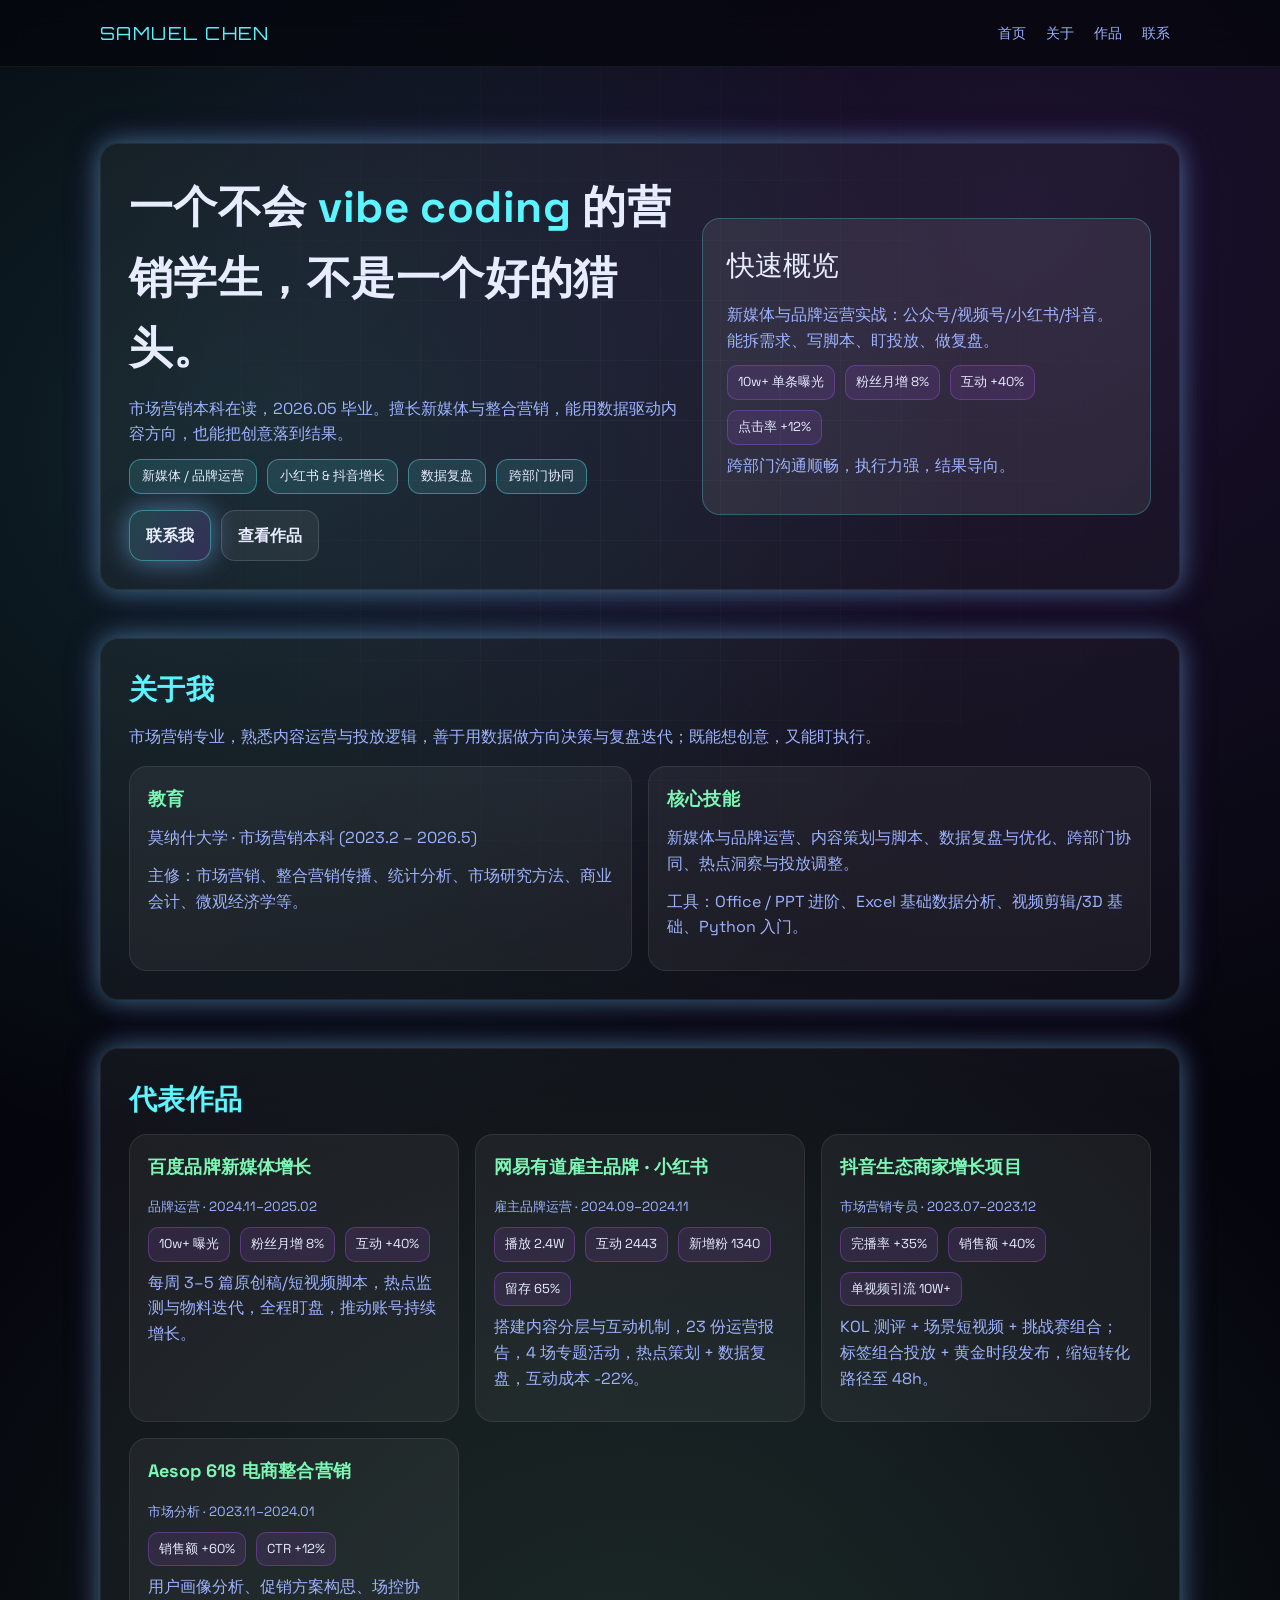
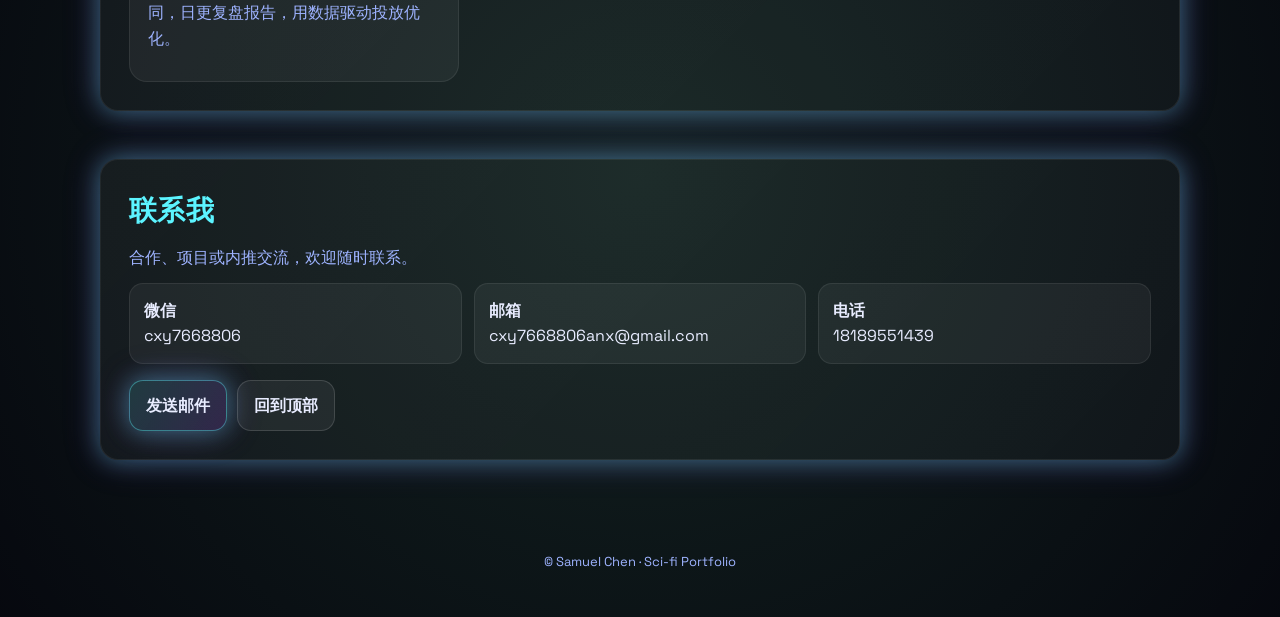
==== index.html @ 07df6c1a "Add files via upload" ====
<!DOCTYPE html>
<html lang="zh-CN">
<head>
  <meta charset="UTF-8" />
  <meta name="viewport" content="width=device-width, initial-scale=1.0" />
  <title>Samuel Chen | 个人展示</title>
  <link rel="preconnect" href="https://fonts.googleapis.com">
  <link rel="preconnect" href="https://fonts.gstatic.com" crossorigin>
  <link href="https://fonts.googleapis.com/css2?family=Space+Grotesk:wght@400;500;600;700&family=Orbitron:wght@600&display=swap" rel="stylesheet">
  <style>
    :root {
      --bg: #05060d;
      --panel: rgba(255, 255, 255, 0.05);
      --panel-strong: rgba(255, 255, 255, 0.08);
      --grid: rgba(255, 255, 255, 0.06);
      --text: #e8ecff;
      --muted: #9eb3ff;
      --neon1: #5cf4ff;
      --neon2: #a855f7;
      --accent: #7cf7b5;
      --shadow: 0 0 24px rgba(92, 244, 255, 0.35), 0 0 36px rgba(168, 85, 247, 0.25);
      --radius: 18px;
      --max-width: 1120px;
    }
    * { box-sizing: border-box; }
    body {
      margin: 0;
      font-family: "Space Grotesk", "Inter", system-ui, -apple-system, sans-serif;
      color: var(--text);
      background: radial-gradient(circle at 20% 20%, rgba(92, 244, 255, 0.12), transparent 35%),
                  radial-gradient(circle at 80% 10%, rgba(168, 85, 247, 0.14), transparent 40%),
                  radial-gradient(circle at 50% 80%, rgba(124, 247, 181, 0.12), transparent 45%),
                  var(--bg);
      min-height: 100vh;
      line-height: 1.6;
    }
    header {
      position: sticky;
      top: 0;
      z-index: 10;
      backdrop-filter: blur(14px);
      background: rgba(5, 6, 13, 0.75);
      border-bottom: 1px solid rgba(255, 255, 255, 0.06);
    }
    .nav {
      margin: 0 auto;
      max-width: var(--max-width);
      padding: 14px 20px;
      display: flex;
      align-items: center;
      justify-content: space-between;
      gap: 12px;
    }
    .brand {
      font-family: "Orbitron", "Space Grotesk", sans-serif;
      font-size: 18px;
      letter-spacing: 0.08em;
      color: var(--neon1);
      text-transform: uppercase;
    }
    nav {
      display: flex;
      flex-wrap: wrap;
    }
    nav a {
      color: var(--muted);
      text-decoration: none;
      font-size: 14px;
      padding: 8px 10px;
      border-radius: 12px;
      transition: all 0.2s ease;
    }
    nav a:hover {
      color: var(--text);
      background: var(--panel);
      box-shadow: 0 0 12px rgba(92, 244, 255, 0.25);
    }
    .container {
      max-width: var(--max-width);
      margin: 0 auto;
      padding: 28px 20px 64px;
    }
    .grid-lines::before {
      content: "";
      position: fixed;
      inset: 0;
      background-image:
        linear-gradient(var(--grid) 1px, transparent 1px),
        linear-gradient(90deg, var(--grid) 1px, transparent 1px);
      background-size: 60px 60px;
      mask-image: radial-gradient(circle at 50% 50%, rgba(0, 0, 0, 0.55), rgba(0, 0, 0, 0.05) 70%, transparent 80%);
      pointer-events: none;
      z-index: -1;
    }
    section {
      margin-top: 48px;
      padding: 28px;
      background: linear-gradient(135deg, var(--panel), rgba(255, 255, 255, 0.03));
      border: 1px solid rgba(255, 255, 255, 0.07);
      border-radius: var(--radius);
      box-shadow: var(--shadow);
    }
    h1, h2, h3 {
      margin: 0 0 12px;
      letter-spacing: 0.01em;
    }
    h1 { font-size: clamp(32px, 4vw, 44px); }
    h2 { font-size: clamp(22px, 3vw, 28px); color: var(--neon1); }
    h3 { font-size: 18px; color: var(--accent); }
    p { margin: 0 0 12px; color: var(--muted); }
    .tag {
      display: inline-flex;
      align-items: center;
      gap: 6px;
      padding: 6px 12px;
      border-radius: 12px;
      background: rgba(92, 244, 255, 0.12);
      border: 1px solid rgba(92, 244, 255, 0.4);
      color: var(--text);
      font-size: 13px;
    }
    .btn {
      display: inline-flex;
      align-items: center;
      gap: 8px;
      padding: 12px 16px;
      border-radius: 14px;
      background: linear-gradient(120deg, rgba(92, 244, 255, 0.15), rgba(168, 85, 247, 0.2));
      color: var(--text);
      text-decoration: none;
      border: 1px solid rgba(92, 244, 255, 0.4);
      box-shadow: var(--shadow);
      transition: all 0.2s ease;
      font-weight: 600;
    }
    .btn:hover {
      transform: translateY(-1px) scale(1.01);
      box-shadow: 0 0 24px rgba(92, 244, 255, 0.45), 0 0 28px rgba(168, 85, 247, 0.35);
    }
    .btn.secondary {
      background: rgba(255, 255, 255, 0.06);
      border-color: rgba(255, 255, 255, 0.14);
      box-shadow: none;
    }
    .hero {
      display: grid;
      grid-template-columns: 1.1fr 0.9fr;
      gap: 24px;
      align-items: center;
    }
    .hero-card {
      padding: 24px;
      background: var(--panel-strong);
      border-radius: var(--radius);
      border: 1px solid rgba(92, 244, 255, 0.25);
    }
    .hero-title {
      font-size: clamp(22px, 2.4vw, 28px);
      color: var(--text);
      margin-bottom: 14px;
    }
    .highlight { color: var(--neon1); }
    .muted { color: var(--muted); }
    .pill-row { display: flex; flex-wrap: wrap; gap: 10px; margin: 12px 0 4px; }
    .cards {
      display: grid;
      grid-template-columns: repeat(auto-fit, minmax(280px, 1fr));
      gap: 16px;
    }
    .card {
      padding: 18px;
      border-radius: var(--radius);
      background: var(--panel);
      border: 1px solid rgba(255, 255, 255, 0.08);
      transition: all 0.2s ease;
    }
    .card:hover {
      transform: translateY(-2px);
      border-color: rgba(92, 244, 255, 0.4);
      box-shadow: 0 0 18px rgba(92, 244, 255, 0.28);
    }
    .card small { color: var(--muted); }
    .work-metrics {
      display: flex;
      flex-wrap: wrap;
      gap: 10px;
      margin: 8px 0;
    }
    .metric {
      padding: 6px 10px;
      border-radius: 10px;
      background: rgba(168, 85, 247, 0.12);
      border: 1px solid rgba(168, 85, 247, 0.35);
      font-size: 13px;
      color: var(--text);
    }
    .contact-grid {
      display: grid;
      grid-template-columns: repeat(auto-fit, minmax(240px, 1fr));
      gap: 12px;
    }
    .contact-item {
      padding: 14px;
      border-radius: 14px;
      background: rgba(255, 255, 255, 0.05);
      border: 1px solid rgba(255, 255, 255, 0.08);
      color: var(--text);
    }
    footer {
      text-align: center;
      color: var(--muted);
      padding: 28px 12px 44px;
      font-size: 13px;
    }
    @media (max-width: 880px) {
      .hero { grid-template-columns: 1fr; }
      nav { display: flex; gap: 8px; flex-wrap: wrap; }
    }
  </style>
</head>
<body class="grid-lines">
  <header>
    <div class="nav">
      <div class="brand">Samuel Chen</div>
      <nav>
        <a href="#hero">首页</a>
        <a href="#about">关于</a>
        <a href="#works">作品</a>
        <a href="#contact">联系</a>
      </nav>
    </div>
  </header>

  <main class="container">
    <section id="hero" class="hero">
      <div>
        <h1>一个不会 <span class="highlight">vibe coding</span> 的营销学生，不是一个好的猎头。</h1>
        <p class="muted">市场营销本科在读，2026.05 毕业。擅长新媒体与整合营销，能用数据驱动内容方向，也能把创意落到结果。</p>
        <div class="pill-row">
          <span class="tag">新媒体 / 品牌运营</span>
          <span class="tag">小红书 & 抖音增长</span>
          <span class="tag">数据复盘</span>
          <span class="tag">跨部门协同</span>
        </div>
        <div style="display:flex; gap:10px; flex-wrap:wrap; margin-top:16px;">
          <a class="btn" href="#contact">联系我</a>
          <a class="btn secondary" href="#works">查看作品</a>
        </div>
      </div>
      <div class="hero-card">
        <div class="hero-title">快速概览</div>
        <p class="muted">新媒体与品牌运营实战：公众号/视频号/小红书/抖音。能拆需求、写脚本、盯投放、做复盘。</p>
        <div class="work-metrics">
          <div class="metric">10w+ 单条曝光</div>
          <div class="metric">粉丝月增 8%</div>
          <div class="metric">互动 +40%</div>
          <div class="metric">点击率 +12%</div>
        </div>
        <p class="muted">跨部门沟通顺畅，执行力强，结果导向。</p>
      </div>
    </section>

    <section id="about">
      <h2>关于我</h2>
      <p>市场营销专业，熟悉内容运营与投放逻辑，善于用数据做方向决策与复盘迭代；既能想创意，又能盯执行。</p>
      <div class="cards" style="margin-top:16px;">
        <div class="card">
          <h3>教育</h3>
          <p class="muted">莫纳什大学 · 市场营销本科 (2023.2 – 2026.5)</p>
          <p class="muted">主修：市场营销、整合营销传播、统计分析、市场研究方法、商业会计、微观经济学等。</p>
        </div>
        <div class="card">
          <h3>核心技能</h3>
          <p class="muted">新媒体与品牌运营、内容策划与脚本、数据复盘与优化、跨部门协同、热点洞察与投放调整。</p>
          <p class="muted">工具：Office / PPT 进阶、Excel 基础数据分析、视频剪辑/3D 基础、Python 入门。</p>
        </div>
      </div>
    </section>

    <section id="works">
      <h2>代表作品</h2>
      <div class="cards" style="margin-top:12px;">
        <div class="card">
          <h3>百度品牌新媒体增长</h3>
          <small>品牌运营 · 2024.11–2025.02</small>
          <div class="work-metrics">
            <span class="metric">10w+ 曝光</span>
            <span class="metric">粉丝月增 8%</span>
            <span class="metric">互动 +40%</span>
          </div>
          <p class="muted">每周 3–5 篇原创稿/短视频脚本，热点监测与物料迭代，全程盯盘，推动账号持续增长。</p>
        </div>
        <div class="card">
          <h3>网易有道雇主品牌 · 小红书</h3>
          <small>雇主品牌运营 · 2024.09–2024.11</small>
          <div class="work-metrics">
            <span class="metric">播放 2.4W</span>
            <span class="metric">互动 2443</span>
            <span class="metric">新增粉 1340</span>
            <span class="metric">留存 65%</span>
          </div>
          <p class="muted">搭建内容分层与互动机制，23 份运营报告，4 场专题活动，热点策划 + 数据复盘，互动成本 -22%。</p>
        </div>
        <div class="card">
          <h3>抖音生态商家增长项目</h3>
          <small>市场营销专员 · 2023.07–2023.12</small>
          <div class="work-metrics">
            <span class="metric">完播率 +35%</span>
            <span class="metric">销售额 +40%</span>
            <span class="metric">单视频引流 10W+</span>
          </div>
          <p class="muted">KOL 测评 + 场景短视频 + 挑战赛组合；标签组合投放 + 黄金时段发布，缩短转化路径至 48h。</p>
        </div>
        <div class="card">
          <h3>Aesop 618 电商整合营销</h3>
          <small>市场分析 · 2023.11–2024.01</small>
          <div class="work-metrics">
            <span class="metric">销售额 +60%</span>
            <span class="metric">CTR +12%</span>
          </div>
          <p class="muted">用户画像分析、促销方案构思、场控协同，日更复盘报告，用数据驱动投放优化。</p>
        </div>
      </div>
    </section>

    <section id="contact">
      <h2>联系我</h2>
      <p class="muted">合作、项目或内推交流，欢迎随时联系。</p>
      <div class="contact-grid" style="margin-top:12px;">
        <div class="contact-item"><strong>微信</strong><br>cxy7668806</div>
        <div class="contact-item"><strong>邮箱</strong><br>cxy7668806anx@gmail.com</div>
        <div class="contact-item"><strong>电话</strong><br>18189551439</div>
      </div>
      <div style="margin-top:16px; display:flex; gap:10px; flex-wrap:wrap;">
        <a class="btn" href="mailto:cxy7668806anx@gmail.com">发送邮件</a>
        <a class="btn secondary" href="#hero">回到顶部</a>
      </div>
    </section>
  </main>

  <footer>
    © Samuel Chen · Sci‑fi Portfolio
  </footer>

  <script>
    // 简单平滑滚动
    document.querySelectorAll('a[href^="#"]').forEach(a => {
      a.addEventListener('click', e => {
        const target = document.querySelector(a.getAttribute('href'));
        if (target) {
          e.preventDefault();
          target.scrollIntoView({ behavior: 'smooth', block: 'start' });
        }
      });
    });
  </script>
</body>
</html>
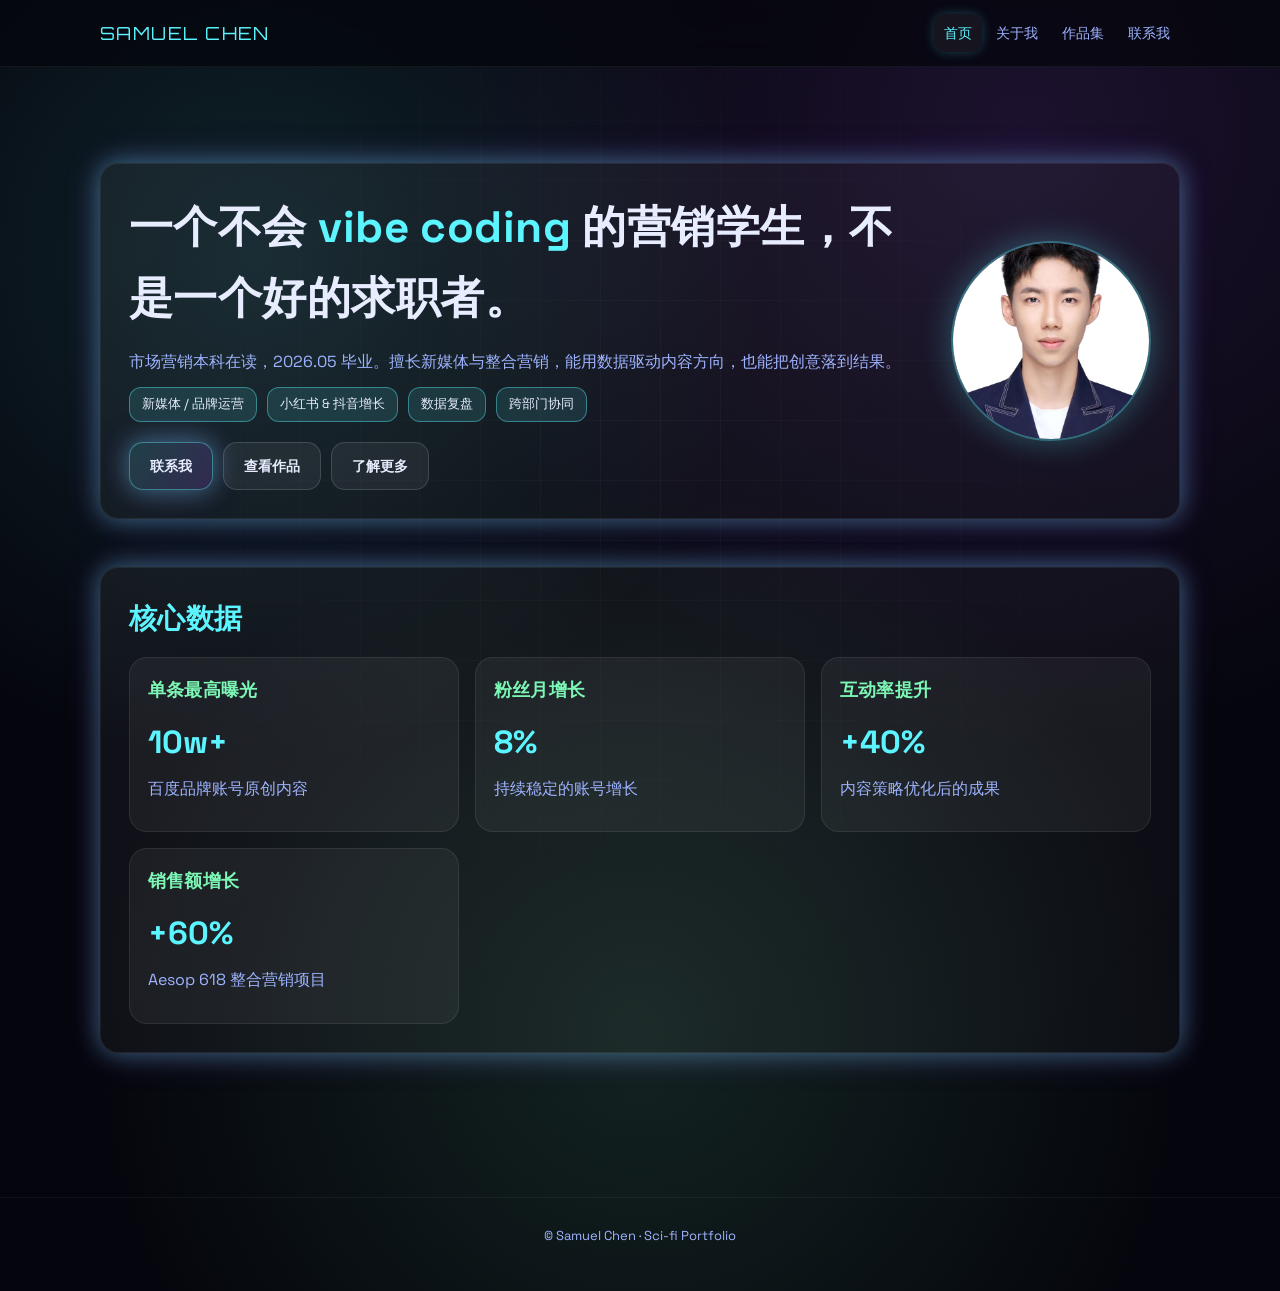
==== commit e53968cc: "Rebuild: multi-page portfolio with real assets - 4 independent pages: home, about, works, contact - " ====
--- a/index.html
+++ b/index.html
@@ -3,356 +3,90 @@
 <head>
   <meta charset="UTF-8" />
   <meta name="viewport" content="width=device-width, initial-scale=1.0" />
-  <title>Samuel Chen | 个人展示</title>
+  <title>Samuel Chen | 首页</title>
   <link rel="preconnect" href="https://fonts.googleapis.com">
   <link rel="preconnect" href="https://fonts.gstatic.com" crossorigin>
   <link href="https://fonts.googleapis.com/css2?family=Space+Grotesk:wght@400;500;600;700&family=Orbitron:wght@600&display=swap" rel="stylesheet">
+  <link rel="stylesheet" href="style.css">
   <style>
-    :root {
-      --bg: #05060d;
-      --panel: rgba(255, 255, 255, 0.05);
-      --panel-strong: rgba(255, 255, 255, 0.08);
-      --grid: rgba(255, 255, 255, 0.06);
-      --text: #e8ecff;
-      --muted: #9eb3ff;
-      --neon1: #5cf4ff;
-      --neon2: #a855f7;
-      --accent: #7cf7b5;
-      --shadow: 0 0 24px rgba(92, 244, 255, 0.35), 0 0 36px rgba(168, 85, 247, 0.25);
-      --radius: 18px;
-      --max-width: 1120px;
-    }
-    * { box-sizing: border-box; }
-    body {
-      margin: 0;
-      font-family: "Space Grotesk", "Inter", system-ui, -apple-system, sans-serif;
-      color: var(--text);
-      background: radial-gradient(circle at 20% 20%, rgba(92, 244, 255, 0.12), transparent 35%),
-                  radial-gradient(circle at 80% 10%, rgba(168, 85, 247, 0.14), transparent 40%),
-                  radial-gradient(circle at 50% 80%, rgba(124, 247, 181, 0.12), transparent 45%),
-                  var(--bg);
-      min-height: 100vh;
-      line-height: 1.6;
-    }
-    header {
-      position: sticky;
-      top: 0;
-      z-index: 10;
-      backdrop-filter: blur(14px);
-      background: rgba(5, 6, 13, 0.75);
-      border-bottom: 1px solid rgba(255, 255, 255, 0.06);
-    }
-    .nav {
-      margin: 0 auto;
-      max-width: var(--max-width);
-      padding: 14px 20px;
-      display: flex;
-      align-items: center;
-      justify-content: space-between;
-      gap: 12px;
-    }
-    .brand {
-      font-family: "Orbitron", "Space Grotesk", sans-serif;
-      font-size: 18px;
-      letter-spacing: 0.08em;
-      color: var(--neon1);
-      text-transform: uppercase;
-    }
-    nav {
-      display: flex;
-      flex-wrap: wrap;
-    }
-    nav a {
-      color: var(--muted);
-      text-decoration: none;
-      font-size: 14px;
-      padding: 8px 10px;
-      border-radius: 12px;
-      transition: all 0.2s ease;
-    }
-    nav a:hover {
-      color: var(--text);
-      background: var(--panel);
-      box-shadow: 0 0 12px rgba(92, 244, 255, 0.25);
-    }
-    .container {
-      max-width: var(--max-width);
-      margin: 0 auto;
-      padding: 28px 20px 64px;
-    }
-    .grid-lines::before {
-      content: "";
-      position: fixed;
-      inset: 0;
-      background-image:
-        linear-gradient(var(--grid) 1px, transparent 1px),
-        linear-gradient(90deg, var(--grid) 1px, transparent 1px);
-      background-size: 60px 60px;
-      mask-image: radial-gradient(circle at 50% 50%, rgba(0, 0, 0, 0.55), rgba(0, 0, 0, 0.05) 70%, transparent 80%);
-      pointer-events: none;
-      z-index: -1;
-    }
-    section {
-      margin-top: 48px;
-      padding: 28px;
-      background: linear-gradient(135deg, var(--panel), rgba(255, 255, 255, 0.03));
-      border: 1px solid rgba(255, 255, 255, 0.07);
-      border-radius: var(--radius);
-      box-shadow: var(--shadow);
-    }
-    h1, h2, h3 {
-      margin: 0 0 12px;
-      letter-spacing: 0.01em;
-    }
-    h1 { font-size: clamp(32px, 4vw, 44px); }
-    h2 { font-size: clamp(22px, 3vw, 28px); color: var(--neon1); }
-    h3 { font-size: 18px; color: var(--accent); }
-    p { margin: 0 0 12px; color: var(--muted); }
-    .tag {
-      display: inline-flex;
-      align-items: center;
-      gap: 6px;
-      padding: 6px 12px;
-      border-radius: 12px;
-      background: rgba(92, 244, 255, 0.12);
-      border: 1px solid rgba(92, 244, 255, 0.4);
-      color: var(--text);
-      font-size: 13px;
-    }
-    .btn {
-      display: inline-flex;
-      align-items: center;
-      gap: 8px;
-      padding: 12px 16px;
-      border-radius: 14px;
-      background: linear-gradient(120deg, rgba(92, 244, 255, 0.15), rgba(168, 85, 247, 0.2));
-      color: var(--text);
-      text-decoration: none;
-      border: 1px solid rgba(92, 244, 255, 0.4);
-      box-shadow: var(--shadow);
-      transition: all 0.2s ease;
-      font-weight: 600;
-    }
-    .btn:hover {
-      transform: translateY(-1px) scale(1.01);
-      box-shadow: 0 0 24px rgba(92, 244, 255, 0.45), 0 0 28px rgba(168, 85, 247, 0.35);
-    }
-    .btn.secondary {
-      background: rgba(255, 255, 255, 0.06);
-      border-color: rgba(255, 255, 255, 0.14);
-      box-shadow: none;
-    }
-    .hero {
+    .hero-layout {
       display: grid;
-      grid-template-columns: 1.1fr 0.9fr;
-      gap: 24px;
+      grid-template-columns: 1fr auto;
+      gap: 40px;
       align-items: center;
     }
-    .hero-card {
-      padding: 24px;
-      background: var(--panel-strong);
-      border-radius: var(--radius);
-      border: 1px solid rgba(92, 244, 255, 0.25);
-    }
-    .hero-title {
-      font-size: clamp(22px, 2.4vw, 28px);
-      color: var(--text);
-      margin-bottom: 14px;
-    }
+    .hero-text h1 { margin-bottom: 16px; }
     .highlight { color: var(--neon1); }
-    .muted { color: var(--muted); }
-    .pill-row { display: flex; flex-wrap: wrap; gap: 10px; margin: 12px 0 4px; }
-    .cards {
-      display: grid;
-      grid-template-columns: repeat(auto-fit, minmax(280px, 1fr));
-      gap: 16px;
-    }
-    .card {
-      padding: 18px;
-      border-radius: var(--radius);
-      background: var(--panel);
-      border: 1px solid rgba(255, 255, 255, 0.08);
-      transition: all 0.2s ease;
-    }
-    .card:hover {
-      transform: translateY(-2px);
-      border-color: rgba(92, 244, 255, 0.4);
-      box-shadow: 0 0 18px rgba(92, 244, 255, 0.28);
-    }
-    .card small { color: var(--muted); }
-    .work-metrics {
-      display: flex;
-      flex-wrap: wrap;
-      gap: 10px;
-      margin: 8px 0;
-    }
-    .metric {
-      padding: 6px 10px;
-      border-radius: 10px;
-      background: rgba(168, 85, 247, 0.12);
-      border: 1px solid rgba(168, 85, 247, 0.35);
-      font-size: 13px;
-      color: var(--text);
-    }
-    .contact-grid {
-      display: grid;
-      grid-template-columns: repeat(auto-fit, minmax(240px, 1fr));
-      gap: 12px;
-    }
-    .contact-item {
-      padding: 14px;
-      border-radius: 14px;
-      background: rgba(255, 255, 255, 0.05);
-      border: 1px solid rgba(255, 255, 255, 0.08);
-      color: var(--text);
-    }
-    footer {
-      text-align: center;
-      color: var(--muted);
-      padding: 28px 12px 44px;
-      font-size: 13px;
-    }
-    @media (max-width: 880px) {
-      .hero { grid-template-columns: 1fr; }
-      nav { display: flex; gap: 8px; flex-wrap: wrap; }
+    @media (max-width: 640px) {
+      .hero-layout { grid-template-columns: 1fr; }
+      .photo-wrap { justify-content: flex-start; }
     }
   </style>
 </head>
-<body class="grid-lines">
+<body>
   <header>
     <div class="nav">
-      <div class="brand">Samuel Chen</div>
+      <a class="brand" href="index.html">Samuel Chen</a>
       <nav>
-        <a href="#hero">首页</a>
-        <a href="#about">关于</a>
-        <a href="#works">作品</a>
-        <a href="#contact">联系</a>
+        <a href="index.html" class="active">首页</a>
+        <a href="about.html">关于我</a>
+        <a href="works.html">作品集</a>
+        <a href="contact.html">联系我</a>
       </nav>
     </div>
   </header>
 
   <main class="container">
-    <section id="hero" class="hero">
-      <div>
-        <h1>一个不会 <span class="highlight">vibe coding</span> 的营销学生，不是一个好的猎头。</h1>
-        <p class="muted">市场营销本科在读，2026.05 毕业。擅长新媒体与整合营销，能用数据驱动内容方向，也能把创意落到结果。</p>
-        <div class="pill-row">
-          <span class="tag">新媒体 / 品牌运营</span>
-          <span class="tag">小红书 & 抖音增长</span>
-          <span class="tag">数据复盘</span>
-          <span class="tag">跨部门协同</span>
+    <section>
+      <div class="hero-layout">
+        <div class="hero-text">
+          <h1>一个不会 <span class="highlight">vibe coding</span> 的营销学生，不是一个好的求职者。</h1>
+          <p>市场营销本科在读，2026.05 毕业。擅长新媒体与整合营销，能用数据驱动内容方向，也能把创意落到结果。</p>
+          <div class="pill-row">
+            <span class="tag">新媒体 / 品牌运营</span>
+            <span class="tag">小红书 & 抖音增长</span>
+            <span class="tag">数据复盘</span>
+            <span class="tag">跨部门协同</span>
+          </div>
+          <div class="btn-row">
+            <a class="btn" href="contact.html">联系我</a>
+            <a class="btn secondary" href="works.html">查看作品</a>
+            <a class="btn secondary" href="about.html">了解更多</a>
+          </div>
         </div>
-        <div style="display:flex; gap:10px; flex-wrap:wrap; margin-top:16px;">
-          <a class="btn" href="#contact">联系我</a>
-          <a class="btn secondary" href="#works">查看作品</a>
-        </div>
-      </div>
-      <div class="hero-card">
-        <div class="hero-title">快速概览</div>
-        <p class="muted">新媒体与品牌运营实战：公众号/视频号/小红书/抖音。能拆需求、写脚本、盯投放、做复盘。</p>
-        <div class="work-metrics">
-          <div class="metric">10w+ 单条曝光</div>
-          <div class="metric">粉丝月增 8%</div>
-          <div class="metric">互动 +40%</div>
-          <div class="metric">点击率 +12%</div>
-        </div>
-        <p class="muted">跨部门沟通顺畅，执行力强，结果导向。</p>
-      </div>
-    </section>
-
-    <section id="about">
-      <h2>关于我</h2>
-      <p>市场营销专业，熟悉内容运营与投放逻辑，善于用数据做方向决策与复盘迭代；既能想创意，又能盯执行。</p>
-      <div class="cards" style="margin-top:16px;">
-        <div class="card">
-          <h3>教育</h3>
-          <p class="muted">莫纳什大学 · 市场营销本科 (2023.2 – 2026.5)</p>
-          <p class="muted">主修：市场营销、整合营销传播、统计分析、市场研究方法、商业会计、微观经济学等。</p>
-        </div>
-        <div class="card">
-          <h3>核心技能</h3>
-          <p class="muted">新媒体与品牌运营、内容策划与脚本、数据复盘与优化、跨部门协同、热点洞察与投放调整。</p>
-          <p class="muted">工具：Office / PPT 进阶、Excel 基础数据分析、视频剪辑/3D 基础、Python 入门。</p>
+        <div class="photo-wrap">
+          <img class="photo" src="assets/photo.jpg" alt="Samuel Chen">
         </div>
       </div>
     </section>
 
-    <section id="works">
-      <h2>代表作品</h2>
-      <div class="cards" style="margin-top:12px;">
+    <section>
+      <h2>核心数据</h2>
+      <div class="cards">
         <div class="card">
-          <h3>百度品牌新媒体增长</h3>
-          <small>品牌运营 · 2024.11–2025.02</small>
-          <div class="work-metrics">
-            <span class="metric">10w+ 曝光</span>
-            <span class="metric">粉丝月增 8%</span>
-            <span class="metric">互动 +40%</span>
-          </div>
-          <p class="muted">每周 3–5 篇原创稿/短视频脚本，热点监测与物料迭代，全程盯盘，推动账号持续增长。</p>
+          <h3>单条最高曝光</h3>
+          <p style="font-size:32px; font-weight:700; color:var(--neon1); margin:8px 0;">10w+</p>
+          <p>百度品牌账号原创内容</p>
         </div>
         <div class="card">
-          <h3>网易有道雇主品牌 · 小红书</h3>
-          <small>雇主品牌运营 · 2024.09–2024.11</small>
-          <div class="work-metrics">
-            <span class="metric">播放 2.4W</span>
-            <span class="metric">互动 2443</span>
-            <span class="metric">新增粉 1340</span>
-            <span class="metric">留存 65%</span>
-          </div>
-          <p class="muted">搭建内容分层与互动机制，23 份运营报告，4 场专题活动，热点策划 + 数据复盘，互动成本 -22%。</p>
+          <h3>粉丝月增长</h3>
+          <p style="font-size:32px; font-weight:700; color:var(--neon1); margin:8px 0;">8%</p>
+          <p>持续稳定的账号增长</p>
         </div>
         <div class="card">
-          <h3>抖音生态商家增长项目</h3>
-          <small>市场营销专员 · 2023.07–2023.12</small>
-          <div class="work-metrics">
-            <span class="metric">完播率 +35%</span>
-            <span class="metric">销售额 +40%</span>
-            <span class="metric">单视频引流 10W+</span>
-          </div>
-          <p class="muted">KOL 测评 + 场景短视频 + 挑战赛组合；标签组合投放 + 黄金时段发布，缩短转化路径至 48h。</p>
+          <h3>互动率提升</h3>
+          <p style="font-size:32px; font-weight:700; color:var(--neon1); margin:8px 0;">+40%</p>
+          <p>内容策略优化后的成果</p>
         </div>
         <div class="card">
-          <h3>Aesop 618 电商整合营销</h3>
-          <small>市场分析 · 2023.11–2024.01</small>
-          <div class="work-metrics">
-            <span class="metric">销售额 +60%</span>
-            <span class="metric">CTR +12%</span>
-          </div>
-          <p class="muted">用户画像分析、促销方案构思、场控协同，日更复盘报告，用数据驱动投放优化。</p>
+          <h3>销售额增长</h3>
+          <p style="font-size:32px; font-weight:700; color:var(--neon1); margin:8px 0;">+60%</p>
+          <p>Aesop 618 整合营销项目</p>
         </div>
-      </div>
-    </section>
-
-    <section id="contact">
-      <h2>联系我</h2>
-      <p class="muted">合作、项目或内推交流，欢迎随时联系。</p>
-      <div class="contact-grid" style="margin-top:12px;">
-        <div class="contact-item"><strong>微信</strong><br>cxy7668806</div>
-        <div class="contact-item"><strong>邮箱</strong><br>cxy7668806anx@gmail.com</div>
-        <div class="contact-item"><strong>电话</strong><br>18189551439</div>
-      </div>
-      <div style="margin-top:16px; display:flex; gap:10px; flex-wrap:wrap;">
-        <a class="btn" href="mailto:cxy7668806anx@gmail.com">发送邮件</a>
-        <a class="btn secondary" href="#hero">回到顶部</a>
       </div>
     </section>
   </main>
 
-  <footer>
-    © Samuel Chen · Sci‑fi Portfolio
-  </footer>
-
-  <script>
-    // 简单平滑滚动
-    document.querySelectorAll('a[href^="#"]').forEach(a => {
-      a.addEventListener('click', e => {
-        const target = document.querySelector(a.getAttribute('href'));
-        if (target) {
-          e.preventDefault();
-          target.scrollIntoView({ behavior: 'smooth', block: 'start' });
-        }
-      });
-    });
-  </script>
+  <footer>© Samuel Chen · Sci-fi Portfolio</footer>
 </body>
 </html>
--- a/style.css
+++ b/style.css
@@ -0,0 +1,331 @@
+:root {
+  --bg: #05060d;
+  --panel: rgba(255, 255, 255, 0.05);
+  --panel-strong: rgba(255, 255, 255, 0.08);
+  --grid: rgba(255, 255, 255, 0.06);
+  --text: #e8ecff;
+  --muted: #9eb3ff;
+  --neon1: #5cf4ff;
+  --neon2: #a855f7;
+  --accent: #7cf7b5;
+  --shadow: 0 0 24px rgba(92, 244, 255, 0.35), 0 0 36px rgba(168, 85, 247, 0.25);
+  --radius: 18px;
+  --max-width: 1120px;
+}
+* { box-sizing: border-box; }
+body {
+  margin: 0;
+  font-family: "Space Grotesk", "Inter", system-ui, -apple-system, sans-serif;
+  color: var(--text);
+  background: radial-gradient(circle at 20% 20%, rgba(92, 244, 255, 0.12), transparent 35%),
+              radial-gradient(circle at 80% 10%, rgba(168, 85, 247, 0.14), transparent 40%),
+              radial-gradient(circle at 50% 80%, rgba(124, 247, 181, 0.12), transparent 45%),
+              var(--bg);
+  min-height: 100vh;
+  line-height: 1.6;
+}
+body::before {
+  content: "";
+  position: fixed;
+  inset: 0;
+  background-image:
+    linear-gradient(var(--grid) 1px, transparent 1px),
+    linear-gradient(90deg, var(--grid) 1px, transparent 1px);
+  background-size: 60px 60px;
+  mask-image: radial-gradient(circle at 50% 50%, rgba(0,0,0,0.55), rgba(0,0,0,0.05) 70%, transparent 80%);
+  pointer-events: none;
+  z-index: -1;
+}
+header {
+  position: sticky;
+  top: 0;
+  z-index: 100;
+  backdrop-filter: blur(14px);
+  background: rgba(5, 6, 13, 0.75);
+  border-bottom: 1px solid rgba(255, 255, 255, 0.06);
+}
+.nav {
+  margin: 0 auto;
+  max-width: var(--max-width);
+  padding: 14px 20px;
+  display: flex;
+  align-items: center;
+  justify-content: space-between;
+  gap: 12px;
+}
+.brand {
+  font-family: "Orbitron", sans-serif;
+  font-size: 18px;
+  letter-spacing: 0.08em;
+  color: var(--neon1);
+  text-transform: uppercase;
+  text-decoration: none;
+}
+nav {
+  display: flex;
+  flex-wrap: wrap;
+  gap: 4px;
+}
+nav a {
+  color: var(--muted);
+  text-decoration: none;
+  font-size: 14px;
+  padding: 8px 10px;
+  border-radius: 12px;
+  transition: all 0.2s ease;
+}
+nav a:hover, nav a.active {
+  color: var(--text);
+  background: var(--panel);
+  box-shadow: 0 0 12px rgba(92, 244, 255, 0.25);
+}
+nav a.active { color: var(--neon1); }
+.container {
+  max-width: var(--max-width);
+  margin: 0 auto;
+  padding: 48px 20px 80px;
+}
+section {
+  margin-top: 48px;
+  padding: 28px;
+  background: linear-gradient(135deg, var(--panel), rgba(255, 255, 255, 0.03));
+  border: 1px solid rgba(255, 255, 255, 0.07);
+  border-radius: var(--radius);
+  box-shadow: var(--shadow);
+}
+h1, h2, h3 { margin: 0 0 12px; letter-spacing: 0.01em; }
+h1 { font-size: clamp(32px, 4vw, 44px); }
+h2 { font-size: clamp(22px, 3vw, 28px); color: var(--neon1); }
+h3 { font-size: 18px; color: var(--accent); }
+p { margin: 0 0 12px; color: var(--muted); }
+.tag {
+  display: inline-flex;
+  align-items: center;
+  gap: 6px;
+  padding: 6px 12px;
+  border-radius: 12px;
+  background: rgba(92, 244, 255, 0.12);
+  border: 1px solid rgba(92, 244, 255, 0.4);
+  color: var(--text);
+  font-size: 13px;
+}
+.btn {
+  display: inline-flex;
+  align-items: center;
+  gap: 8px;
+  padding: 12px 20px;
+  border-radius: 14px;
+  background: linear-gradient(120deg, rgba(92, 244, 255, 0.15), rgba(168, 85, 247, 0.2));
+  color: var(--text);
+  text-decoration: none;
+  border: 1px solid rgba(92, 244, 255, 0.4);
+  box-shadow: var(--shadow);
+  transition: all 0.2s ease;
+  font-weight: 600;
+  font-size: 14px;
+  cursor: pointer;
+  font-family: inherit;
+}
+.btn:hover {
+  transform: translateY(-1px) scale(1.01);
+  box-shadow: 0 0 24px rgba(92, 244, 255, 0.45), 0 0 28px rgba(168, 85, 247, 0.35);
+}
+.btn.secondary {
+  background: rgba(255, 255, 255, 0.06);
+  border-color: rgba(255, 255, 255, 0.14);
+  box-shadow: none;
+}
+.btn-row { display: flex; gap: 10px; flex-wrap: wrap; margin-top: 20px; }
+.pill-row { display: flex; flex-wrap: wrap; gap: 10px; margin: 12px 0; }
+.cards {
+  display: grid;
+  grid-template-columns: repeat(auto-fit, minmax(280px, 1fr));
+  gap: 16px;
+  margin-top: 16px;
+}
+.card {
+  padding: 18px;
+  border-radius: var(--radius);
+  background: var(--panel);
+  border: 1px solid rgba(255, 255, 255, 0.08);
+  transition: all 0.2s ease;
+}
+.card:hover {
+  transform: translateY(-2px);
+  border-color: rgba(92, 244, 255, 0.4);
+  box-shadow: 0 0 18px rgba(92, 244, 255, 0.28);
+}
+.card small { color: var(--muted); font-size: 12px; }
+.metrics {
+  display: flex;
+  flex-wrap: wrap;
+  gap: 8px;
+  margin: 10px 0;
+}
+.metric {
+  padding: 5px 10px;
+  border-radius: 10px;
+  background: rgba(168, 85, 247, 0.12);
+  border: 1px solid rgba(168, 85, 247, 0.35);
+  font-size: 12px;
+  color: var(--text);
+}
+/* Photo placeholder */
+.photo-wrap {
+  display: flex;
+  justify-content: center;
+  align-items: center;
+}
+.photo {
+  width: 200px;
+  height: 200px;
+  border-radius: 50%;
+  object-fit: cover;
+  border: 2px solid rgba(92, 244, 255, 0.4);
+  box-shadow: 0 0 32px rgba(92, 244, 255, 0.3);
+}
+.photo-placeholder {
+  width: 200px;
+  height: 200px;
+  border-radius: 50%;
+  background: var(--panel-strong);
+  border: 2px dashed rgba(92, 244, 255, 0.4);
+  display: flex;
+  flex-direction: column;
+  align-items: center;
+  justify-content: center;
+  color: var(--muted);
+  font-size: 13px;
+  text-align: center;
+  gap: 8px;
+}
+.photo-placeholder svg { opacity: 0.4; }
+footer {
+  text-align: center;
+  color: var(--muted);
+  padding: 28px 12px 44px;
+  font-size: 13px;
+  border-top: 1px solid rgba(255,255,255,0.05);
+  margin-top: 64px;
+}
+@media (max-width: 768px) {
+  .container { padding: 32px 16px 60px; }
+  section { padding: 20px; }
+}
+
+/* ── Gallery (图片成果) ── */
+.gallery-grid {
+  display: grid;
+  grid-template-columns: repeat(3, 1fr);
+  gap: 10px;
+}
+.gallery-item {
+  aspect-ratio: 1;
+  border-radius: 12px;
+  overflow: hidden;
+  cursor: pointer;
+  border: 1px solid rgba(255,255,255,0.08);
+  transition: all 0.2s;
+}
+.gallery-item:hover {
+  border-color: rgba(124,247,181,0.5);
+  box-shadow: 0 0 16px rgba(124,247,181,0.25);
+  transform: scale(1.02);
+}
+.gallery-item img {
+  width: 100%; height: 100%;
+  object-fit: cover;
+  display: block;
+}
+@media (max-width: 600px) {
+  .gallery-grid { grid-template-columns: repeat(2, 1fr); }
+}
+
+/* ── Video cards (视频成果) ── */
+.video-list { display: flex; flex-direction: column; gap: 20px; }
+.video-card {
+  border-radius: var(--radius);
+  background: var(--panel);
+  border: 1px solid rgba(255,255,255,0.08);
+  overflow: hidden;
+}
+.video-card video {
+  width: 100%;
+  max-height: 360px;
+  background: #000;
+  display: block;
+}
+.video-info { padding: 16px 20px; }
+.video-info h3 { margin-bottom: 6px; }
+
+/* ── Text work cards (文字成果) ── */
+.text-works { display: flex; flex-direction: column; gap: 14px; }
+.text-work-card {
+  padding: 20px 24px;
+  border-radius: var(--radius);
+  background: var(--panel);
+  border: 1px solid rgba(255,255,255,0.08);
+  display: flex;
+  align-items: center;
+  justify-content: space-between;
+  gap: 20px;
+  flex-wrap: wrap;
+  transition: all 0.2s;
+}
+.text-work-card:hover {
+  border-color: rgba(168,85,247,0.4);
+  box-shadow: 0 0 16px rgba(168,85,247,0.2);
+}
+.text-work-card .tw-info h3 { margin-bottom: 4px; }
+.text-work-card .tw-info p { margin: 0; font-size: 13px; }
+
+/* ── Lightbox ── */
+.lightbox {
+  display: none;
+  position: fixed;
+  inset: 0;
+  background: rgba(5,6,13,0.94);
+  backdrop-filter: blur(12px);
+  z-index: 300;
+  align-items: center;
+  justify-content: center;
+  padding: 20px;
+}
+.lightbox.open { display: flex; }
+.lightbox img {
+  max-width: 92vw;
+  max-height: 88vh;
+  object-fit: contain;
+  border-radius: 12px;
+  box-shadow: 0 0 60px rgba(92,244,255,0.2);
+}
+.lb-close {
+  position: fixed;
+  top: 18px; right: 22px;
+  background: rgba(255,255,255,0.08);
+  border: none;
+  color: var(--text);
+  font-size: 22px;
+  width: 40px; height: 40px;
+  border-radius: 50%;
+  cursor: pointer;
+  display: flex; align-items: center; justify-content: center;
+  transition: background 0.2s;
+}
+.lb-close:hover { background: rgba(255,255,255,0.16); }
+.lb-prev, .lb-next {
+  position: fixed;
+  top: 50%; transform: translateY(-50%);
+  background: rgba(255,255,255,0.08);
+  border: none;
+  color: var(--text);
+  font-size: 20px;
+  width: 44px; height: 44px;
+  border-radius: 50%;
+  cursor: pointer;
+  display: flex; align-items: center; justify-content: center;
+  transition: background 0.2s;
+}
+.lb-prev { left: 16px; }
+.lb-next { right: 16px; }
+.lb-prev:hover, .lb-next:hover { background: rgba(255,255,255,0.18); }
